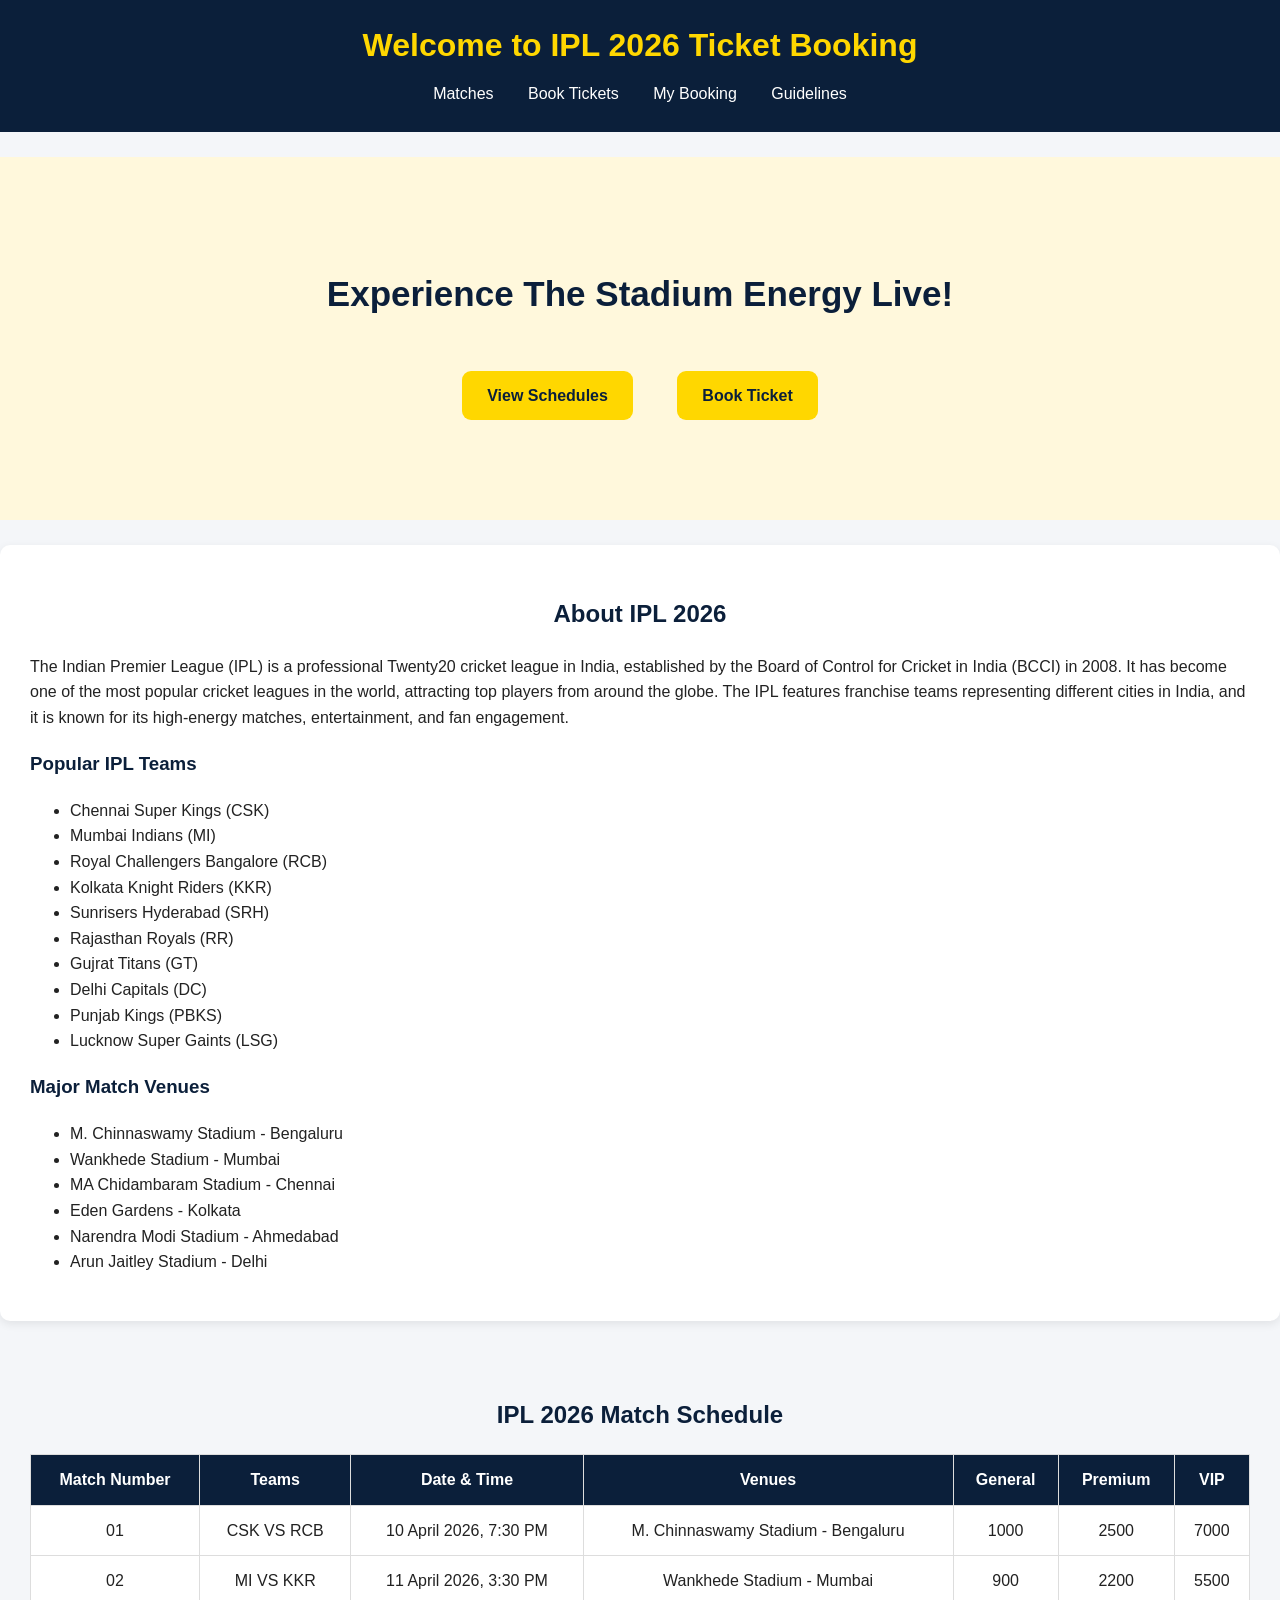
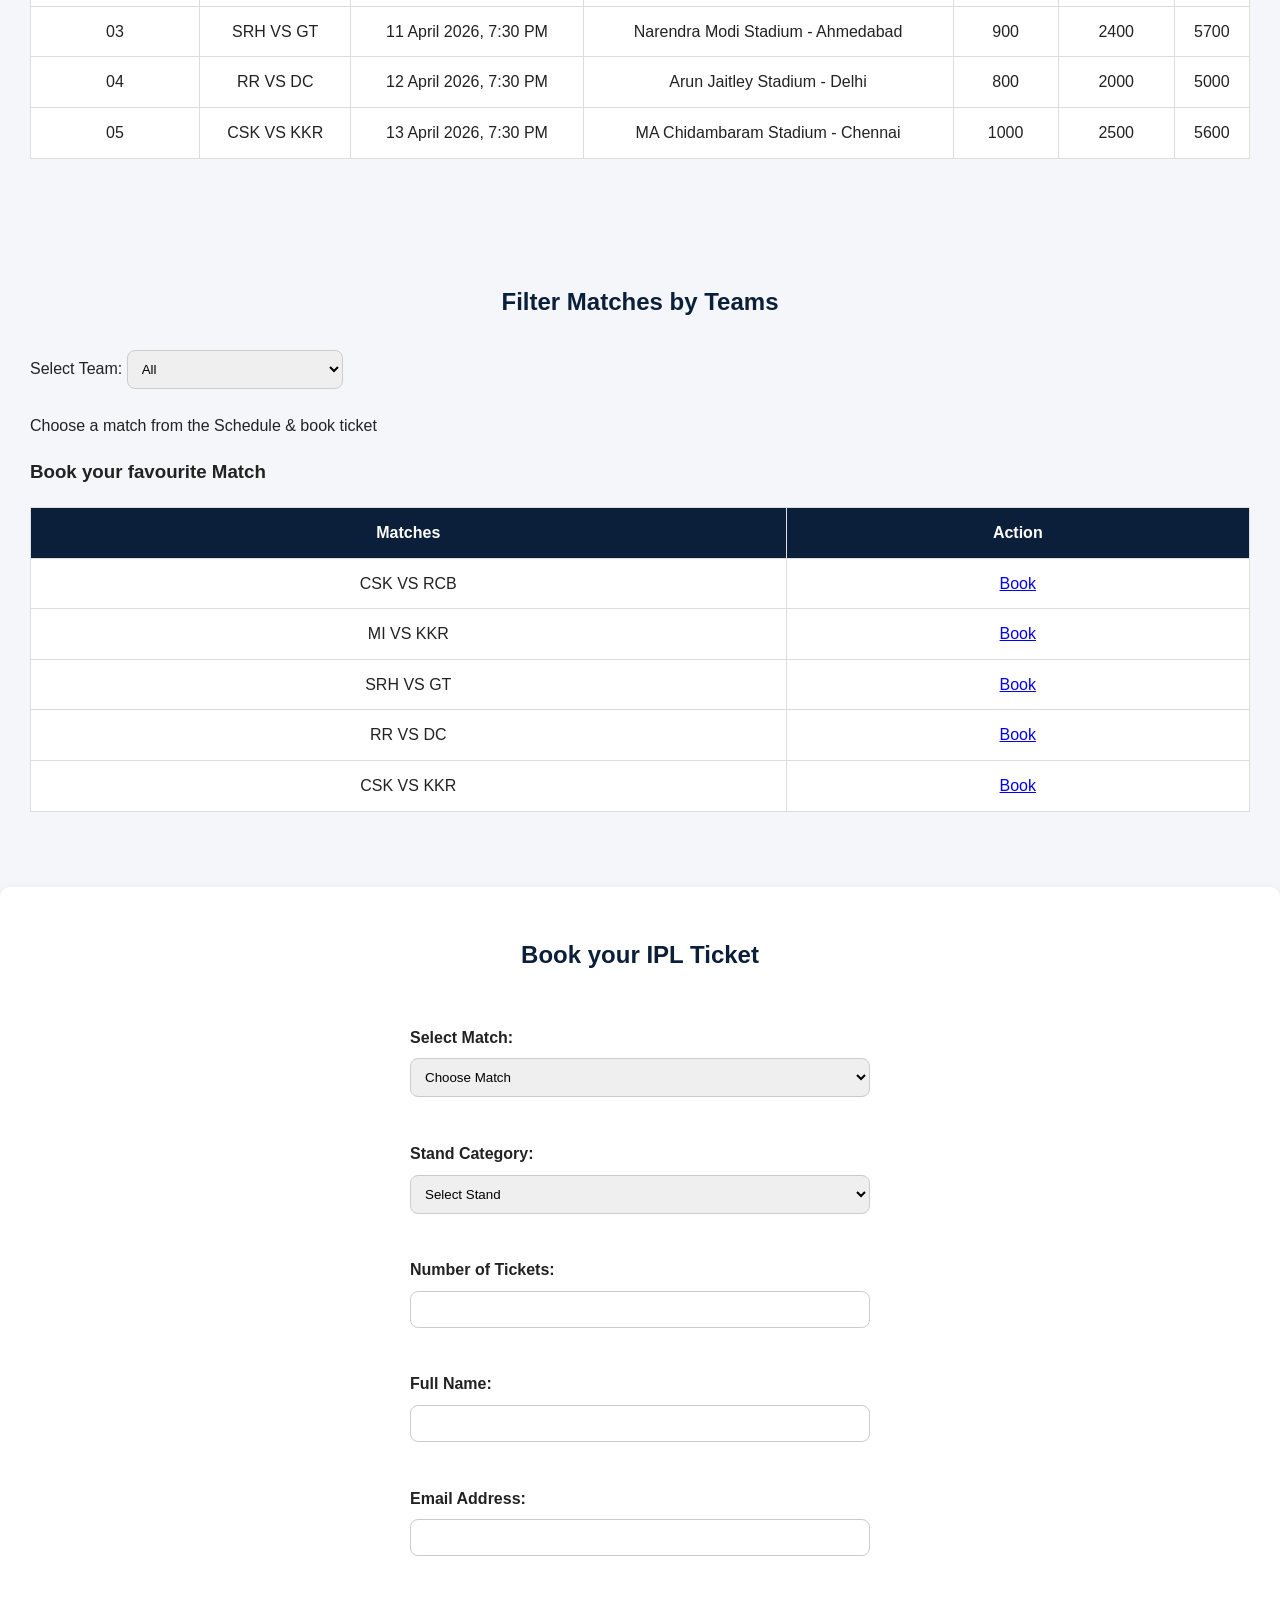
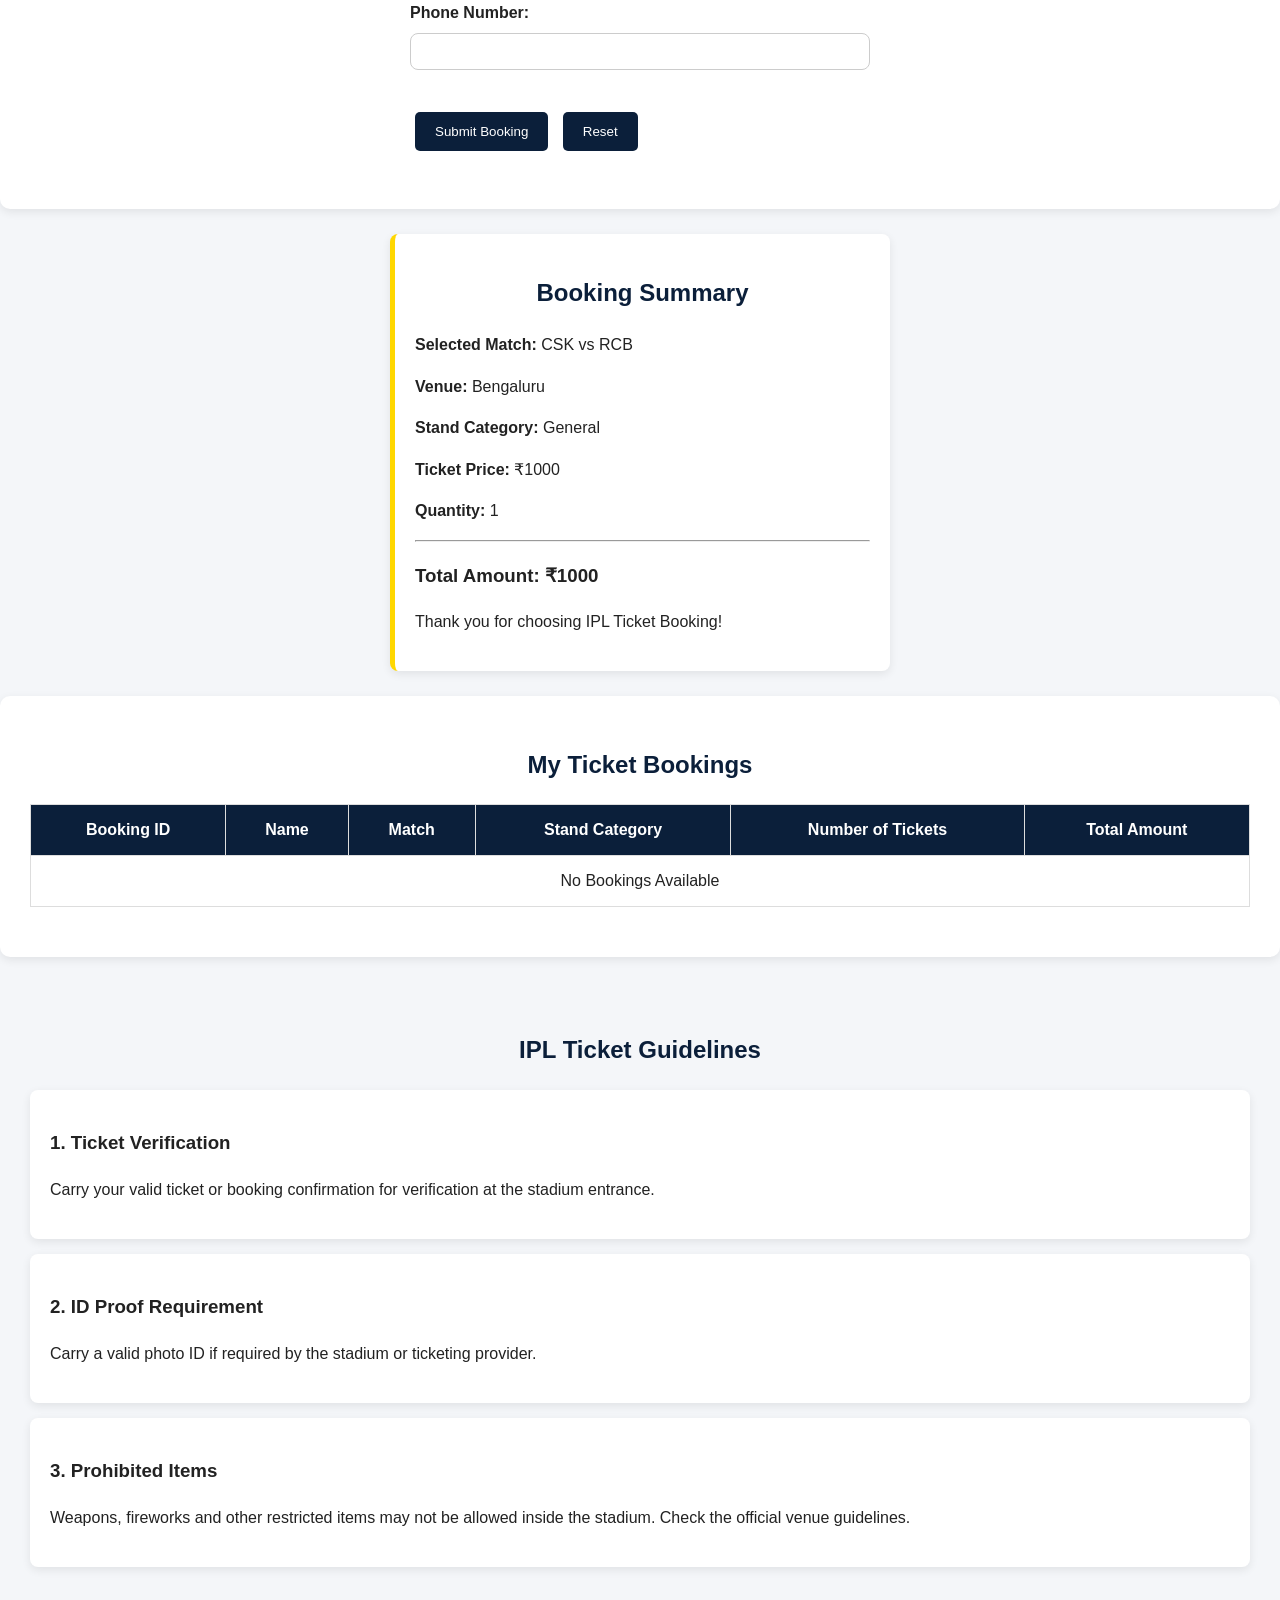
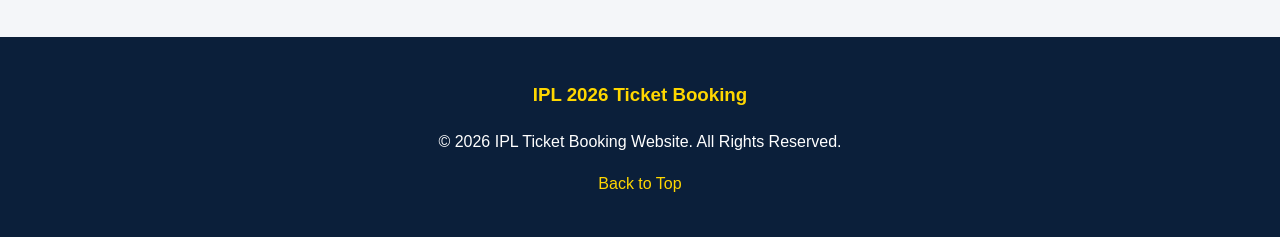
==== index.html @ f097923d "Add files via upload" ====
<!DOCTYPE html>
<html lang="en">
<head>
    <meta charset="UTF-8">
    <meta name="viewport" content="width=device-width, initial-scale=1.0">
    <title>Home | IPL 2026 Ticket Booking</title>
    <link rel="stylesheet" href="styles.css">
</head>
<body>

    <!--1. Navigation Bar-->
    <header>
        <h1>Welcome to IPL 2026 Ticket Booking</h1>

        <nav>
            <ul>
                <li><a href="#matches">Matches</a></li>
                <li><a href="booking.html">Book Tickets</a></li>
                <li><a href="#my-booking">My Booking</a></li>
                <li><a href="#guidelines">Guidelines</a></li>
            </ul>
        </nav>
    </header>

    <!--2. Hero Section-->
    <section id="home">
        <h2>Experience The Stadium Energy Live!</h2>

        <nav>
            <a href="#matches">View Schedules</a>

            <a href="booking.html">Book Ticket</a>
        </nav>
    </section>


    <!--3. About IPL-->
    <section id="about">
        <h2>About IPL 2026</h2>

        <p>
            The Indian Premier League (IPL) is a professional Twenty20 cricket league in India, established by the Board of Control for Cricket in India (BCCI) in 2008. It has become one of the most popular cricket leagues in the world, attracting top players from around the globe. The IPL features franchise teams representing different cities in India, and it is known for its high-energy matches, entertainment, and fan engagement.
        </p>

        <h3>Popular IPL Teams</h3>

        <ul>
            <li>Chennai Super Kings (CSK)</li>
            <li>Mumbai Indians (MI)</li>
            <li>Royal Challengers Bangalore (RCB)</li>
            <li>Kolkata Knight Riders (KKR)</li>
            <li>Sunrisers Hyderabad (SRH)</li>
            <li>Rajasthan Royals (RR)</li>
            <li>Gujrat Titans (GT)</li>
            <li>Delhi Capitals (DC)</li>
            <li>Punjab Kings (PBKS)</li>
            <li>Lucknow Super Gaints (LSG)</li>
        </ul>

        <h3>Major Match Venues</h3>

        <ul>
            <li>M. Chinnaswamy Stadium - Bengaluru</li>
            <li>Wankhede Stadium - Mumbai</li>
            <li>MA Chidambaram Stadium - Chennai</li>
            <li>Eden Gardens - Kolkata</li>
            <li>Narendra Modi Stadium - Ahmedabad</li>
            <li>Arun Jaitley Stadium - Delhi</li>
        </ul>

    </section>


    <!--4. Match Schedule-->
    
    <section id="matches">
        <h2>IPL 2026 Match Schedule</h2>

        <table border="1" cellpadding="8">

            <thead>
                <tr>
                    <th>Match Number</th>
                    <th>Teams</th>
                    <th>Date & Time</th>
                    <th>Venues</th>
                    <th>General</th>
                    <th>Premium</th>
                    <th>VIP</th>
                </tr>
            </thead>

            <tbody>
                <tr>
                    <td>01</td>
                    <td>CSK VS RCB</td>
                    <td>10 April 2026, 7:30 PM</td>
                    <td>M. Chinnaswamy Stadium - Bengaluru</td>
                    <td>1000</td>
                    <td>2500</td>
                    <td>7000</td>
                </tr>

                <tr>
                    <td>02</td>
                    <td>MI VS KKR</td>
                    <td>11 April 2026, 3:30 PM</td>
                    <td>Wankhede Stadium - Mumbai</td>
                    <td>900</td>
                    <td>2200</td>
                    <td>5500</td>
                </tr>

                <tr>
                    <td>03</td>
                    <td>SRH VS GT</td>
                    <td>11 April 2026, 7:30 PM</td>
                    <td>Narendra Modi Stadium - Ahmedabad</td>
                    <td>900</td>
                    <td>2400</td>
                    <td>5700</td>
                </tr>

                <tr>
                    <td>04</td>
                    <td>RR VS DC</td>
                    <td>12 April 2026, 7:30 PM</td>
                    <td>Arun Jaitley Stadium - Delhi</td>
                    <td>800</td>
                    <td>2000</td>
                    <td>5000</td>
                </tr>

                <tr>
                    <td>05</td>
                    <td>CSK VS KKR</td>
                    <td>13 April 2026, 7:30 PM</td>
                    <td>MA Chidambaram Stadium - Chennai</td>
                    <td>1000</td>
                    <td>2500</td>
                    <td>5600</td>
                </tr>

            </tbody>

        </table>

    </section>


    <!--5. Team Filter-->
    <section>

        <h2>Filter Matches by Teams</h2>

        <label for="Team">Select Team:</label>

        <select id="Team" name="Team">
            <option value="all">All</option>
            <option value="CSK">Chennai Super Kings</option>
            <option value="MI">Mumbai Indians</option>
            <option value="RCB">Royal Challengers Bangalore</option>
            <option value="KKR">Kolkata Knight Riders</option>
            <option value="SRH">Sunrisers Hyderabad</option>
            <option value="RR">Rajasthan Royals</option>
            <option value="GT">Gujrat Titans</option>
            <option value="DC">Delhi Capitals</option>
            <option value="PBKS">Punjab Kings</option>
            <option value="LSG">Lucknow Super Gaints</option>
        </select>

        <p>Choose a match from the Schedule & book ticket</p>

        <h3>Book your favourite Match</h3>

        <table border="1" cellpadding="8">
            <tr>
                <th>Matches</th>
                <th>Action</th>
            </tr>

            <tr>
                <td>CSK VS RCB</td>
                <td><a href="#booking" class="schedule-book-button">Book</a></td>
            </tr>

            <tr>
                <td>MI VS KKR</td>
                <td><a href="#booking" class="schedule-book-button">Book</a></td>
            </tr>

            <tr>
                <td>SRH VS GT</td>
                <td><a href="#booking" class="schedule-book-button">Book</a></td>
            </tr>

            <tr>
                <td>RR VS DC</td>
                <td><a href="#booking" class="schedule-book-button">Book</a></td>
            </tr>

            <tr>
                <td>CSK VS KKR</td>
                <td><a href="#booking" class="schedule-book-button">Book</a></td>
            </tr>

        </table>

    </section>



    <!--6. Ticket Booking Form-->
    <section id="booking">

        <h2>Book your IPL Ticket</h2>

        <form>

            <label for="matche">Select Match:</label><br>

            <select id="match" name="match" required>
                <option value="">Choose Match</option>
                <option>CSK VS RCB</option>
                <option>MI VS KKR</option>
                <option>SRH VS GT</option>
                <option>RR VS DC</option>
                <option>CSK VS KKR</option>
            </select>
            <br><br>

            <label for="stand">Stand Category:</label><br>
            <select id="stand" name="stand">
                <option value="">Select Stand</option>
                <option>General</option>
                <option>Premimu</option>
                <option>VIP</option>
            </select>
            <br><br>

            <label for="ticket">Number of Tickets:</label><br>
            <input type="number" id="quantity" name="quantity" min="1" max="10" required>
            <br><br>

            <label for="name">Full Name:</label><br>
            <input type="text" id="name" name="name" required>
            <br><br>

            <label for="email">Email Address:</label><br>
            <input type="email" id="email" name="email" required>
            <br><br>

            <label for="phone">Phone Number:</label><br>
            <input type="tel" id="phone" name="phone" pattern="[0-9]{10}" maxlength="10" required>
            <br><br>

            <button type="submit">Submit Booking</button>
            <button type="reset">Reset</button>

        </form>

    </section>


    <!-- Part 7: Booking Summary -->
    <aside>

        <h2>Booking Summary</h2>

        <p>
            <strong>Selected Match:</strong>
            CSK vs RCB
        </p>

        <p>
            <strong>Venue:</strong>
            Bengaluru
        </p>

        <p>
            <strong>Stand Category:</strong>
            General
        </p>

        <p>
            <strong>Ticket Price:</strong>
            ₹1000
        </p>

        <p>
            <strong>Quantity:</strong>
            1
        </p>

        <hr>

        <h3>Total Amount: ₹1000</h3>

        <p>Thank you for choosing IPL Ticket Booking!</p>

    </aside>

    <!-- Part 8: My Ticket Bookings -->
    <section id="my-bookings">

        <h2>My Ticket Bookings</h2>

        <table border="1" cellpadding="8">

            <thead>
                <tr>
                    <th>Booking ID</th>
                    <th>Name</th>
                    <th>Match</th>
                    <th>Stand Category</th>
                    <th>Number of Tickets</th>
                    <th>Total Amount</th>
                </tr>
            </thead>

            <tbody>
                <tr>
                    <td colspan="6">No Bookings Available</td>
                </tr>
            </tbody>

        </table>

    </section>


        <!-- PART 9: GUIDELINES -->
        <section id="guidelines">

            <h2>IPL Ticket Guidelines</h2>

            <article>
                <h3>1. Ticket Verification</h3>
                <p>
                    Carry your valid ticket or booking confirmation
                    for verification at the stadium entrance.
                </p>
            </article>

            <article>
                <h3>2. ID Proof Requirement</h3>
                <p>
                    Carry a valid photo ID if required by the stadium
                    or ticketing provider.
                </p>
            </article>

            <article>
                <h3>3. Prohibited Items</h3>
                <p>
                    Weapons, fireworks and other restricted items
                    may not be allowed inside the stadium.
                    Check the official venue guidelines.
                </p>
            </article>

        </section>


        <!-- PART 10: FOOTER -->
        <center>
        <footer>

        

            <h3>IPL 2026 Ticket Booking</h3>

            <p>
                © 2026 IPL Ticket Booking Website.
                All Rights Reserved.
            </p>

            <p>
                <a href="#home">Back to Top</a>
            </p>

        </footer>
        </center>

    <script src="app.js"></script>
</body>
</html>
---- styles.css ----
:root {
    --primary: #0B1F3A;
    --accent: #FFD700;
    --background: #F4F6F9;
    --text: #222222;
}

* {
    box-sizing:border-box;
}

html {
    scroll-behavior: smooth;
    scroll-padding-top: 90px;
}

body {
    margin: 0;
    padding: 0;
    font-family: Arial, sans-serif;
    background-color: var(--background);
    color: var(--text);
    line-height: 1.6;
}

section {
    padding: 30px;
    margin: 25px auto;
}

header {
    background-color: var(--primary);
    color: white;
    padding: 15px;
    text-align: center;
    position: sticky;
    top: 0;
    z-index: 1000;
}

header h1 {
    margin: 5px;
    color: var(--accent);
}

nav ul {
    list-style: none;
    padding: 0;
    margin: 10px 0;
}

nav li {
    display: inline-block;
    margin: 0 15px;
}

nav ul li a {
    color: white;
    text-decoration:none;
    font-weight:lighter;
}

nav ul li a:hover {
    color: var(--accent);
}

#home {
    max-width: 100%;
    min-height: 300px;
    background-color:cornsilk;
    text-align: center;
    padding: 80px 20px;
}

#home h2 {
    font-size: 35px;
}

#home a {
    display:inline-block;
    background-color: var(--accent);
    color: var(--primary);
    padding: 12px 25px;
    margin: 20px;
    border-radius: 9px;
    text-decoration:none;
    font-weight: bold;
}

#home a:hover {
    background-color: white;
}

h2 {
    color: var(--primary);
    text-align: center;
}

#about {
    background-color: white;
    border-radius: 10px;
    box-shadow: 0 3px 10px #00000015;
}

#about h3 {
    color: var(--primary);
}

table {
    width: 100%;
    border-collapse: collapse;
    background-color: white;
    margin: 20px auto;
}

th {
    background-color: var(--primary);
    color: white;
    padding: 12px;
}

td {
    padding: 12px;
    text-align: center;
}

th,td {
    border: 1px solid #dddddd;
}

tr:hover {
    background-color: #FFF5CC;
}

select, input {
    padding: 10px;
    margin: 8px 0;
    border: 1px solid #cccccc;
    border-radius: 8px;
}

select {
    cursor:pointer;
}


#booking {
    background-color: white;
    border-radius: 10px;
    box-shadow: 0 3px 10px #00000015;
}

form {
    max-width: 500px;
    margin: auto;
    padding: 20px;
}

form label {
    font-weight: bold;
    display:inline-block;
    margin-top: 10px;
}

form input, form select {
    width: 100%;
}

button {
    background-color: var(--primary);
    color:white;
    padding: 12px 20px;
    border:none;
    border-radius: 5px;
    cursor: pointer;
    margin: 8px 5px;
}

button:hover {
    background: #174A7E;
}


aside {
    max-width: 500px;
    margin: 25px auto;
    padding: 20px;
    background-color:white;
    border-left: 5px solid var(--accent);
    border-radius: 8px;
    box-shadow: 0 3px 10px #00000015;
}


#my-bookings {
    background-color: white;
    border-radius: 10px;
    box-shadow: 0 3px 10px #00000015;
}


#guidelines article {
    background-color: white;
    padding: 20px;
    margin: 15px 0;
    border-radius: 8px;
    box-shadow: 0 3px 10px #00000015;
}

#guidelines articles h3 {
    color: var(--primary);
}


footer {
    background-color: var(--primary);
    color: white;
    padding: 25px;
}

footer h3 {
    color: var(--accent);
}

footer a {
    color: var(--accent);
    text-decoration:none;
}

footer a:hover {
    color: white;
}



/* ACTIVITY 3 - BOOKING FORM */

.booking-container {
    max-width: 600px;
    margin: 40px auto;
    padding: 30px;
    background: #ffffff;
    color: #172554;
    border-radius: 12px;
    box-shadow: 0 5px 20px rgba(0, 0, 0, 0.2);
}

.booking-container h2 {
    text-align: center;
    color: #172554;
    margin-bottom: 25px;
}

.booking-container form > label {
    display: block;
    margin-top: 15px;
    margin-bottom: 7px;
    font-weight: bold;
}

.booking-container input:not([type="radio"]):not([type="checkbox"]),
.booking-container select {
    width: 100%;
    padding: 12px;
    border: 1px solid #ccc;
    border-radius: 6px;
    box-sizing: border-box;
    font-size: 15px;
}

.booking-container input:focus,
.booking-container select:focus {
    outline: 2px solid #d4af37;
    border-color: #d4af37;
}

.preference {
    display: flex;
    align-items: center;
    gap: 8px;
    margin: 10px 0;
}

.preference label {
    font-weight: normal;
}

.form-buttons {
    display: flex;
    gap: 15px;
    margin-top: 25px;
}

.form-buttons button {
    flex: 1;
    padding: 12px;
    background: #172554;
    color: white;
    border: none;
    border-radius: 6px;
    cursor: pointer;
    font-weight: bold;
}

.form-buttons button:hover {
    background: #d4af37;
    color: #172554;
}

.back-link {
    display: block;
    margin-top: 20px;
    text-align: center;
    color: #172554;
    text-decoration: none;
    font-weight: bold;
}

.back-link:hover {
    color: #d4af37;
}

/* ACTIVITY 5 - TOAST NOTIFICATIONS */

.toast-container {
    position: fixed;
    top: 20px;
    right: 20px;
    z-index: 1100;
    width: min(360px, calc(100vw - 40px));
    pointer-events: none;
}

.toast {
    display: flex;
    align-items: center;
    gap: 12px;
    padding: 14px 18px;
    border: 1px solid var(--accent);
    border-left: 5px solid var(--accent);
    border-radius: 10px;
    background: var(--primary);
    color: white;
    box-shadow: 0 8px 24px #00000030;
    opacity: 0;
    transform: translateX(20px);
    transition: opacity 250ms ease, transform 250ms ease;
}

.toast.is-visible {
    opacity: 1;
    transform: translateX(0);
}

.toast.is-hiding {
    opacity: 0;
    transform: translateX(20px);
}

.toast::before {
    content: "";
    flex: 0 0 10px;
    width: 10px;
    height: 10px;
    border-radius: 50%;
    background: var(--accent);
}

.toast--error {
    border-color: #ff7b7b;
}

.toast--error::before {
    background: #ff7b7b;
}

.toast--information::before {
    background: #80c9ff;
}

@media (max-width: 600px) {
    .toast-container {
        top: 12px;
        right: 12px;
        width: calc(100vw - 24px);
    }
}
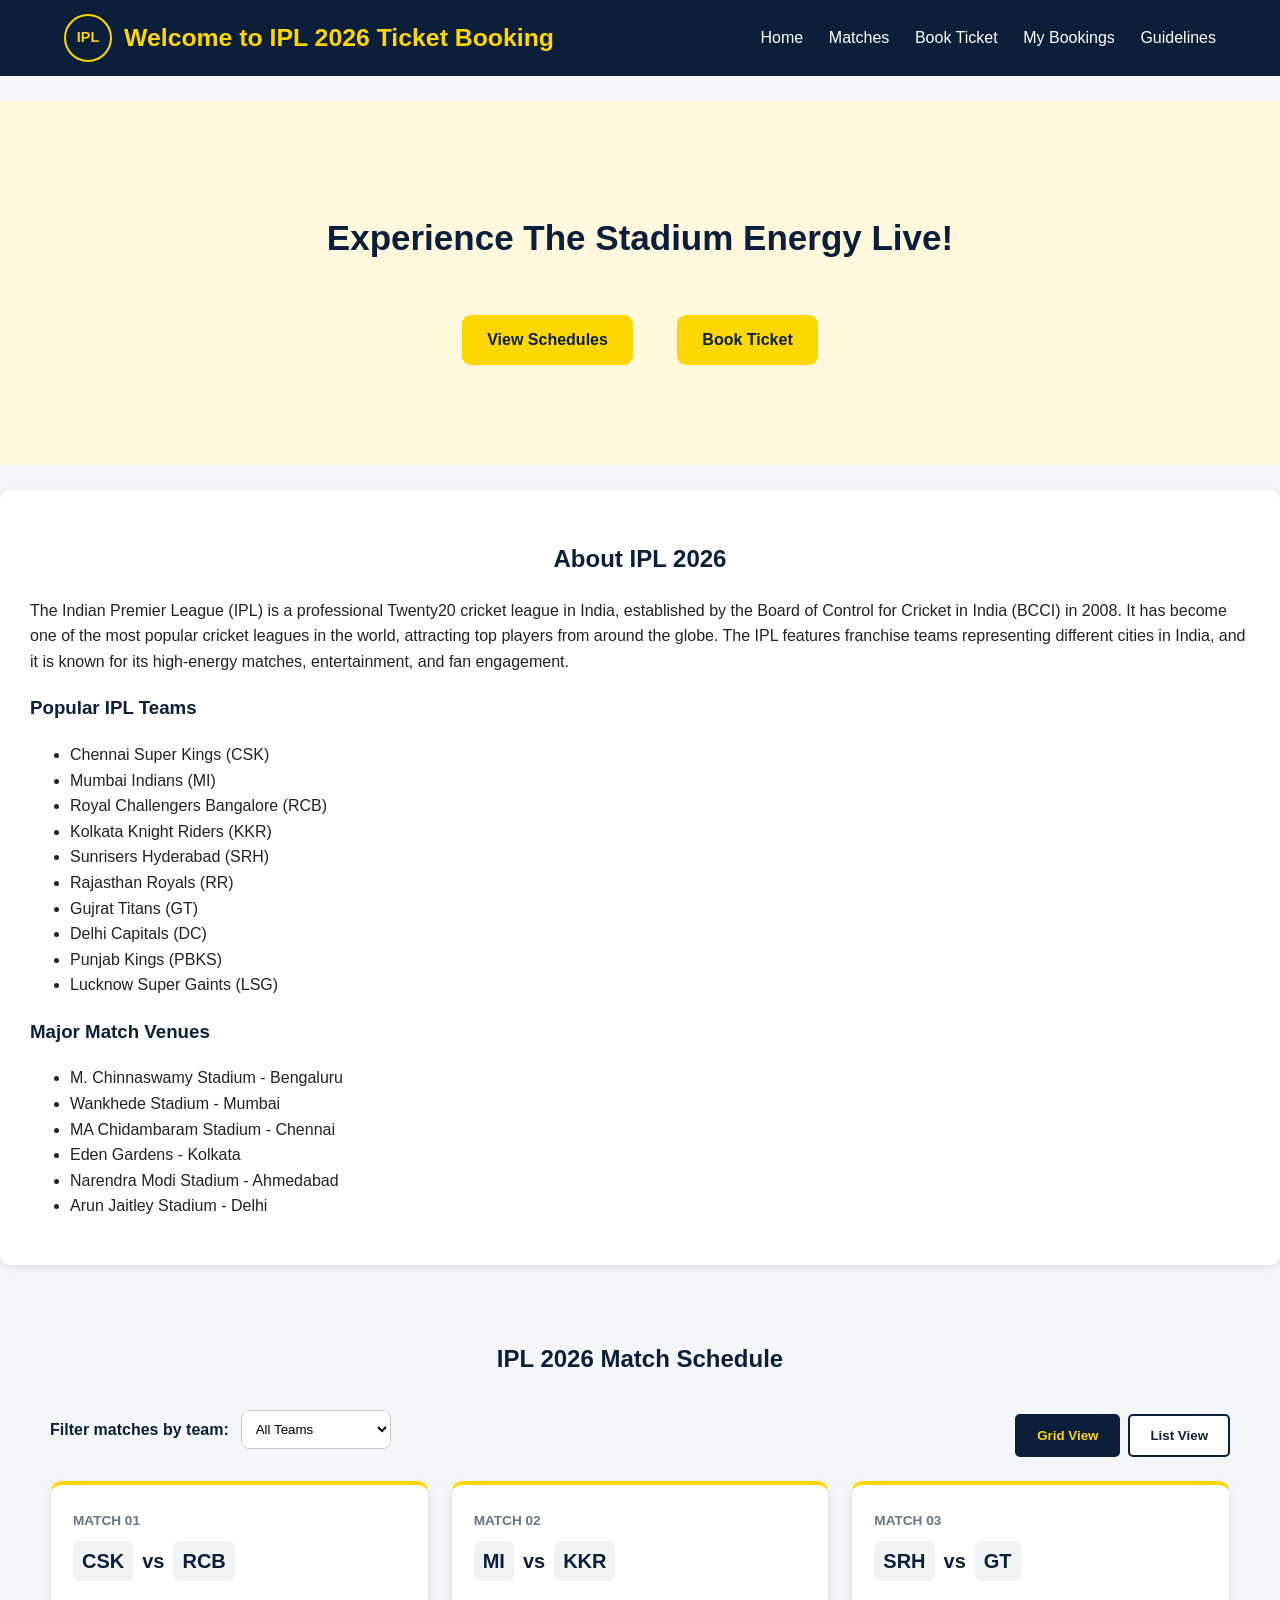
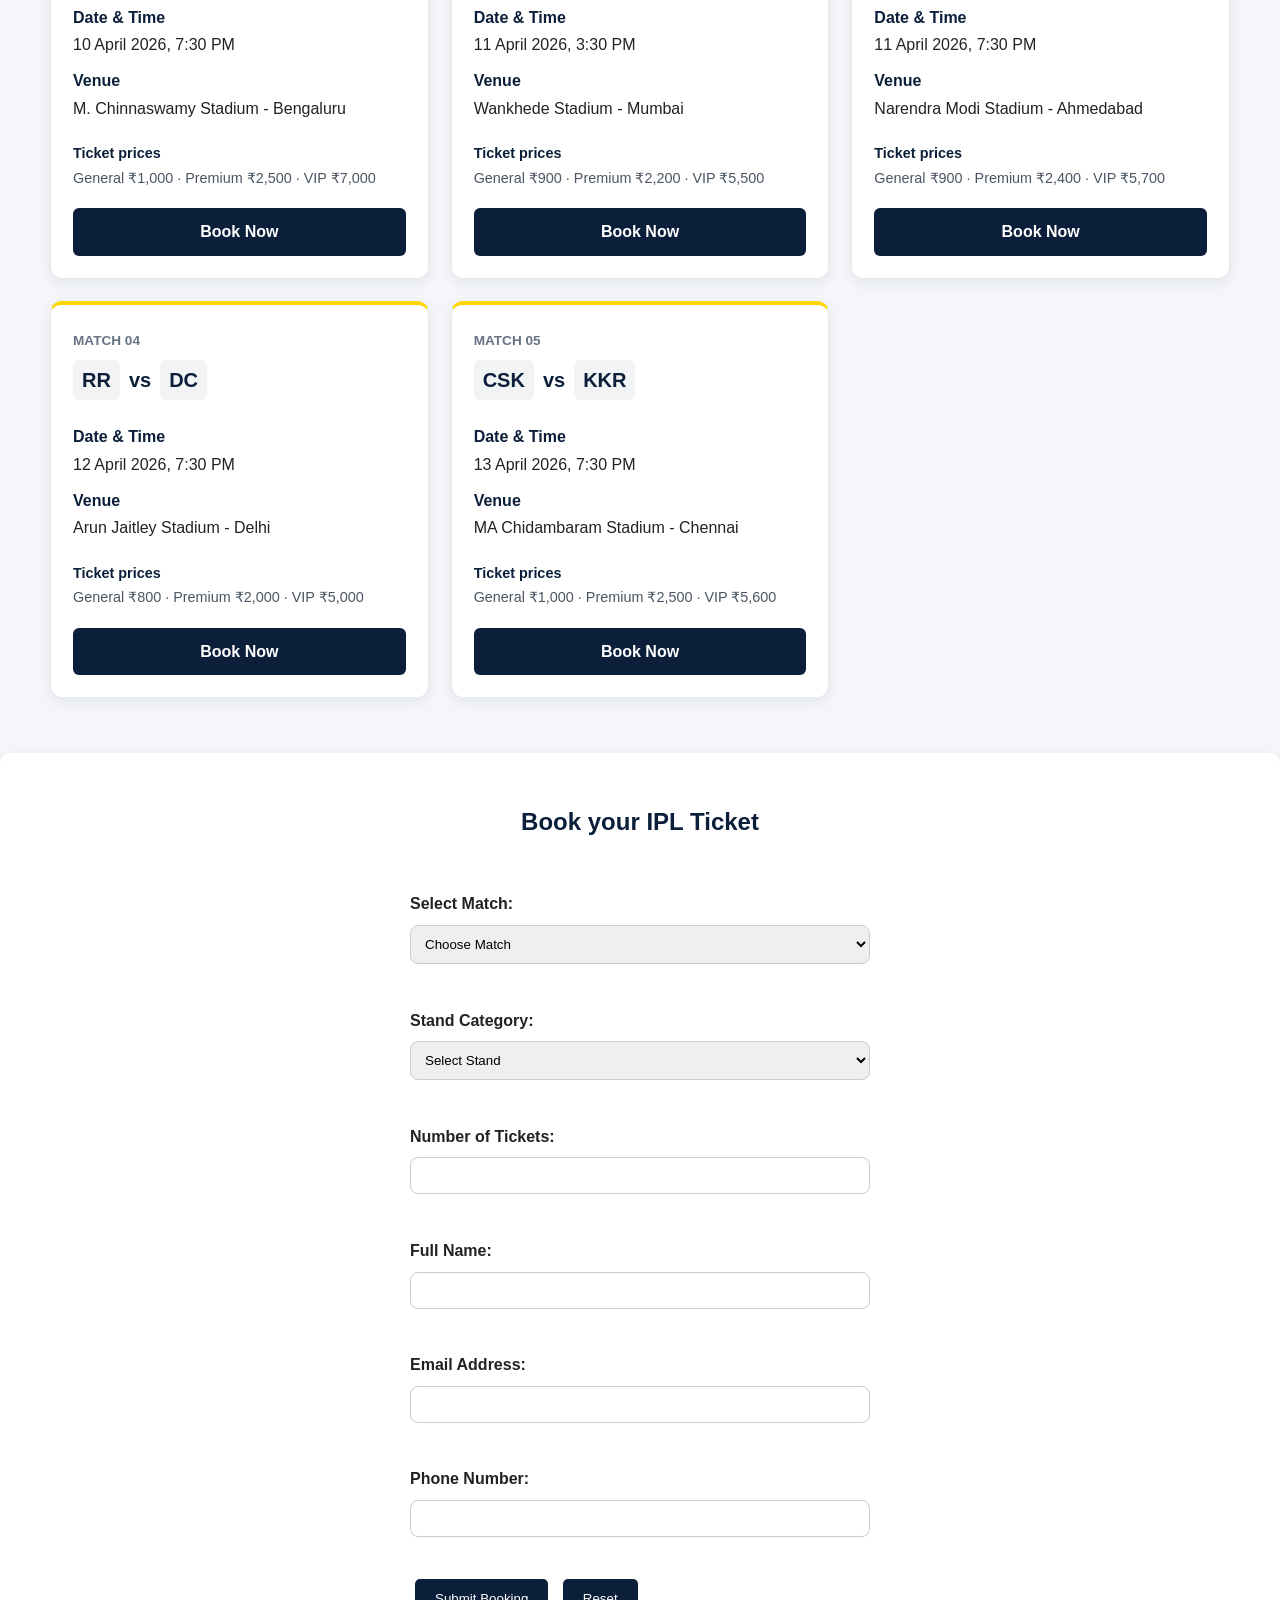
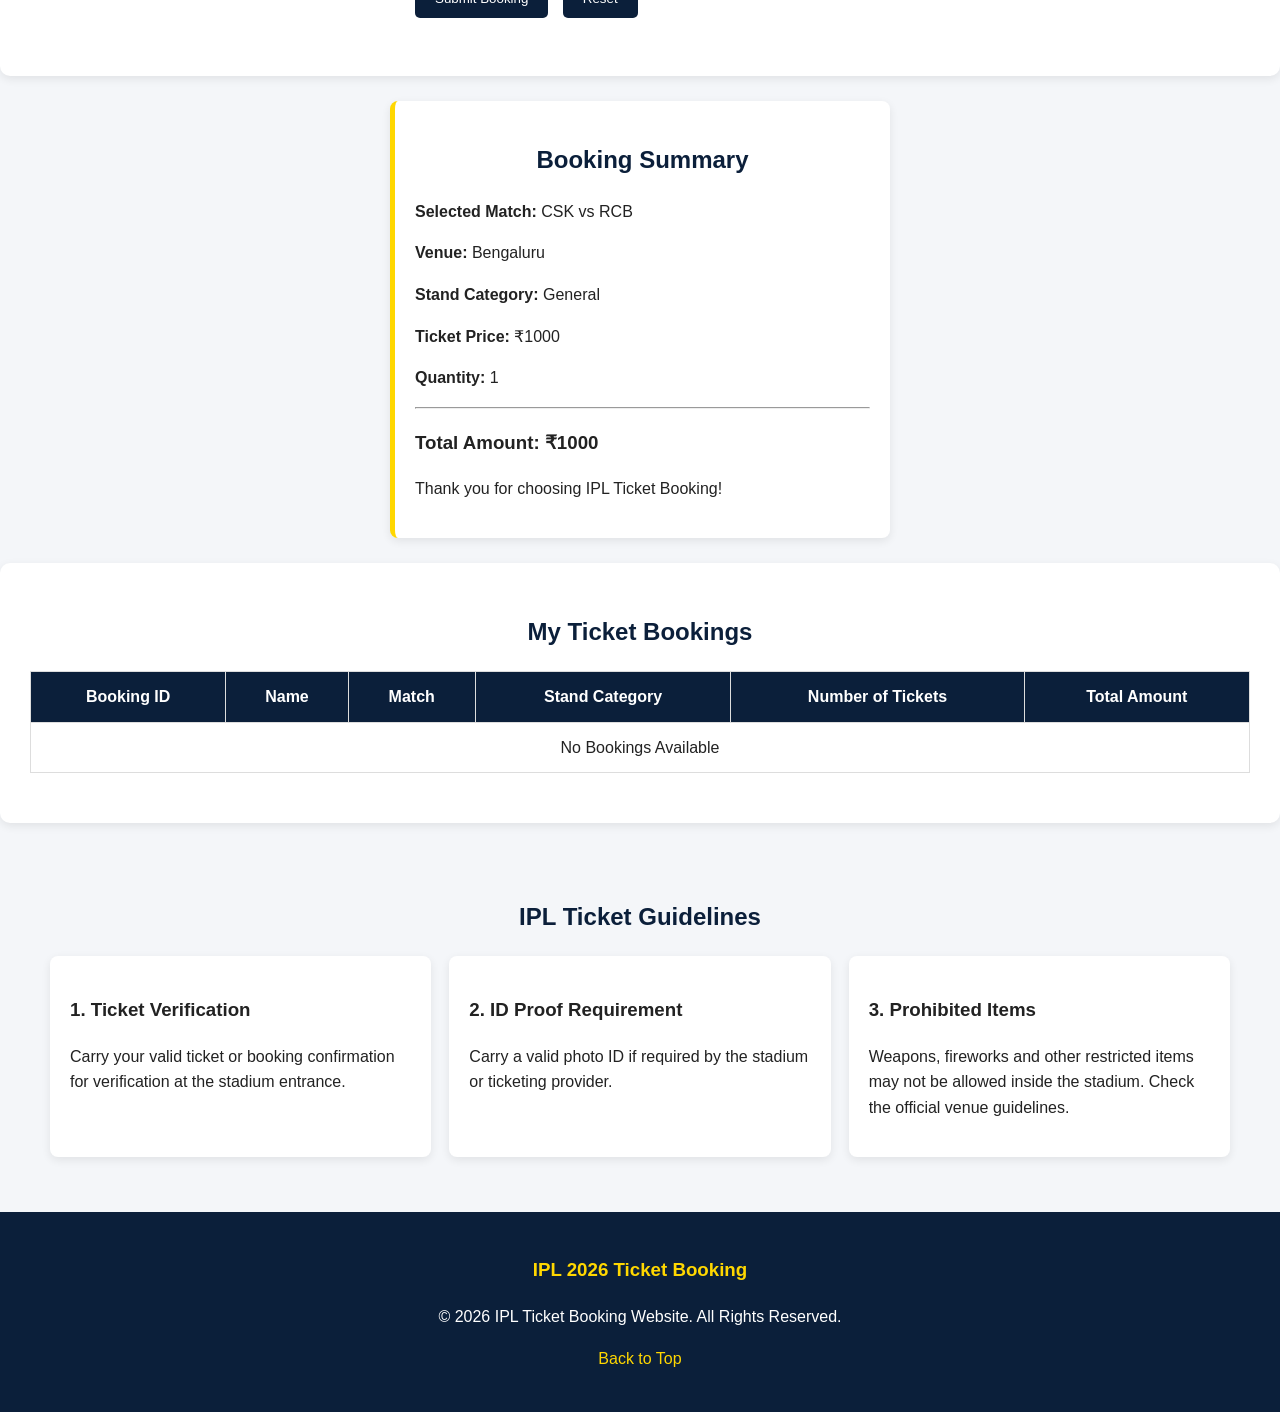
==== commit cb2982fc: "Add files via upload" ====
--- a/index.html
+++ b/index.html
@@ -9,17 +9,28 @@
 <body>
 
     <!--1. Navigation Bar-->
-    <header>
-        <h1>Welcome to IPL 2026 Ticket Booking</h1>
-
-        <nav>
+    <header class="site-header">
+        <a class="site-brand" href="#home" aria-label="IPL ticket booking home">
+            <span class="brand-mark" aria-hidden="true">IPL</span>
+            <h1>Welcome to IPL 2026 Ticket Booking</h1>
+        </a>
+
+        <nav class="primary-navigation" id="primary-navigation" aria-label="Main navigation">
             <ul>
+                <li><a href="#home">Home</a></li>
                 <li><a href="#matches">Matches</a></li>
-                <li><a href="booking.html">Book Tickets</a></li>
-                <li><a href="#my-booking">My Booking</a></li>
+                <li><a href="booking.html">Book Ticket</a></li>
+                <li><a href="#my-bookings">My Bookings</a></li>
                 <li><a href="#guidelines">Guidelines</a></li>
             </ul>
         </nav>
+
+        <button class="nav-toggle" type="button" aria-controls="primary-navigation"
+            aria-expanded="false" aria-label="Open navigation menu">
+            <span></span>
+            <span></span>
+            <span></span>
+        </button>
     </header>
 
     <!--2. Hero Section-->
@@ -72,140 +83,102 @@
 
 
     <!--4. Match Schedule-->
-    
-    <section id="matches">
+    <section id="matches" class="page-section">
         <h2>IPL 2026 Match Schedule</h2>
 
-        <table border="1" cellpadding="8">
-
-            <thead>
-                <tr>
-                    <th>Match Number</th>
-                    <th>Teams</th>
-                    <th>Date & Time</th>
-                    <th>Venues</th>
-                    <th>General</th>
-                    <th>Premium</th>
-                    <th>VIP</th>
-                </tr>
-            </thead>
-
-            <tbody>
-                <tr>
-                    <td>01</td>
-                    <td>CSK VS RCB</td>
-                    <td>10 April 2026, 7:30 PM</td>
-                    <td>M. Chinnaswamy Stadium - Bengaluru</td>
-                    <td>1000</td>
-                    <td>2500</td>
-                    <td>7000</td>
-                </tr>
-
-                <tr>
-                    <td>02</td>
-                    <td>MI VS KKR</td>
-                    <td>11 April 2026, 3:30 PM</td>
-                    <td>Wankhede Stadium - Mumbai</td>
-                    <td>900</td>
-                    <td>2200</td>
-                    <td>5500</td>
-                </tr>
-
-                <tr>
-                    <td>03</td>
-                    <td>SRH VS GT</td>
-                    <td>11 April 2026, 7:30 PM</td>
-                    <td>Narendra Modi Stadium - Ahmedabad</td>
-                    <td>900</td>
-                    <td>2400</td>
-                    <td>5700</td>
-                </tr>
-
-                <tr>
-                    <td>04</td>
-                    <td>RR VS DC</td>
-                    <td>12 April 2026, 7:30 PM</td>
-                    <td>Arun Jaitley Stadium - Delhi</td>
-                    <td>800</td>
-                    <td>2000</td>
-                    <td>5000</td>
-                </tr>
-
-                <tr>
-                    <td>05</td>
-                    <td>CSK VS KKR</td>
-                    <td>13 April 2026, 7:30 PM</td>
-                    <td>MA Chidambaram Stadium - Chennai</td>
-                    <td>1000</td>
-                    <td>2500</td>
-                    <td>5600</td>
-                </tr>
-
-            </tbody>
-
-        </table>
-
-    </section>
-
-
-    <!--5. Team Filter-->
-    <section>
-
-        <h2>Filter Matches by Teams</h2>
-
-        <label for="Team">Select Team:</label>
-
-        <select id="Team" name="Team">
-            <option value="all">All</option>
-            <option value="CSK">Chennai Super Kings</option>
-            <option value="MI">Mumbai Indians</option>
-            <option value="RCB">Royal Challengers Bangalore</option>
-            <option value="KKR">Kolkata Knight Riders</option>
-            <option value="SRH">Sunrisers Hyderabad</option>
-            <option value="RR">Rajasthan Royals</option>
-            <option value="GT">Gujrat Titans</option>
-            <option value="DC">Delhi Capitals</option>
-            <option value="PBKS">Punjab Kings</option>
-            <option value="LSG">Lucknow Super Gaints</option>
-        </select>
-
-        <p>Choose a match from the Schedule & book ticket</p>
-
-        <h3>Book your favourite Match</h3>
-
-        <table border="1" cellpadding="8">
-            <tr>
-                <th>Matches</th>
-                <th>Action</th>
-            </tr>
-
-            <tr>
-                <td>CSK VS RCB</td>
-                <td><a href="#booking" class="schedule-book-button">Book</a></td>
-            </tr>
-
-            <tr>
-                <td>MI VS KKR</td>
-                <td><a href="#booking" class="schedule-book-button">Book</a></td>
-            </tr>
-
-            <tr>
-                <td>SRH VS GT</td>
-                <td><a href="#booking" class="schedule-book-button">Book</a></td>
-            </tr>
-
-            <tr>
-                <td>RR VS DC</td>
-                <td><a href="#booking" class="schedule-book-button">Book</a></td>
-            </tr>
-
-            <tr>
-                <td>CSK VS KKR</td>
-                <td><a href="#booking" class="schedule-book-button">Book</a></td>
-            </tr>
-
-        </table>
-
+        <div class="match-controls">
+            <div class="team-filter">
+                <label for="Team">Filter matches by team:</label>
+                <select id="Team" name="Team">
+                    <option value="all">All Teams</option>
+                    <option value="RCB">RCB</option>
+                    <option value="CSK">CSK</option>
+                    <option value="MI">MI</option>
+                    <option value="KKR">KKR</option>
+                    <option value="SRH">SRH</option>
+                    <option value="RR">RR</option>
+                    <option value="GT">GT</option>
+                    <option value="DC">DC</option>
+                    <option value="PBKS">PBKS</option>
+                    <option value="LSG">LSG</option>
+                </select>
+            </div>
+
+            <div class="view-toggle" role="group" aria-label="Match display style">
+                <button class="view-button is-active" id="grid-view-button" type="button"
+                    aria-pressed="true">Grid View</button>
+                <button class="view-button" id="list-view-button" type="button"
+                    aria-pressed="false">List View</button>
+            </div>
+        </div>
+
+        <div class="match-grid" id="match-cards">
+            <article class="match-card" data-teams="CSK RCB">
+                <div class="match-card-heading">
+                    <span class="match-number">Match 01</span>
+                    <h3><span class="team-code">CSK</span> vs <span class="team-code">RCB</span></h3>
+                </div>
+                <div class="match-card-details">
+                    <p><strong>Date &amp; Time</strong><span>10 April 2026, 7:30 PM</span></p>
+                    <p><strong>Venue</strong><span>M. Chinnaswamy Stadium - Bengaluru</span></p>
+                </div>
+                <p class="match-pricing"><strong>Ticket prices</strong><span>General ₹1,000 · Premium ₹2,500 · VIP ₹7,000</span></p>
+                <a href="#booking" class="schedule-book-button">Book Now</a>
+            </article>
+
+            <article class="match-card" data-teams="MI KKR">
+                <div class="match-card-heading">
+                    <span class="match-number">Match 02</span>
+                    <h3><span class="team-code">MI</span> vs <span class="team-code">KKR</span></h3>
+                </div>
+                <div class="match-card-details">
+                    <p><strong>Date &amp; Time</strong><span>11 April 2026, 3:30 PM</span></p>
+                    <p><strong>Venue</strong><span>Wankhede Stadium - Mumbai</span></p>
+                </div>
+                <p class="match-pricing"><strong>Ticket prices</strong><span>General ₹900 · Premium ₹2,200 · VIP ₹5,500</span></p>
+                <a href="#booking" class="schedule-book-button">Book Now</a>
+            </article>
+
+            <article class="match-card" data-teams="SRH GT">
+                <div class="match-card-heading">
+                    <span class="match-number">Match 03</span>
+                    <h3><span class="team-code">SRH</span> vs <span class="team-code">GT</span></h3>
+                </div>
+                <div class="match-card-details">
+                    <p><strong>Date &amp; Time</strong><span>11 April 2026, 7:30 PM</span></p>
+                    <p><strong>Venue</strong><span>Narendra Modi Stadium - Ahmedabad</span></p>
+                </div>
+                <p class="match-pricing"><strong>Ticket prices</strong><span>General ₹900 · Premium ₹2,400 · VIP ₹5,700</span></p>
+                <a href="#booking" class="schedule-book-button">Book Now</a>
+            </article>
+
+            <article class="match-card" data-teams="RR DC">
+                <div class="match-card-heading">
+                    <span class="match-number">Match 04</span>
+                    <h3><span class="team-code">RR</span> vs <span class="team-code">DC</span></h3>
+                </div>
+                <div class="match-card-details">
+                    <p><strong>Date &amp; Time</strong><span>12 April 2026, 7:30 PM</span></p>
+                    <p><strong>Venue</strong><span>Arun Jaitley Stadium - Delhi</span></p>
+                </div>
+                <p class="match-pricing"><strong>Ticket prices</strong><span>General ₹800 · Premium ₹2,000 · VIP ₹5,000</span></p>
+                <a href="#booking" class="schedule-book-button">Book Now</a>
+            </article>
+
+            <article class="match-card" data-teams="CSK KKR">
+                <div class="match-card-heading">
+                    <span class="match-number">Match 05</span>
+                    <h3><span class="team-code">CSK</span> vs <span class="team-code">KKR</span></h3>
+                </div>
+                <div class="match-card-details">
+                    <p><strong>Date &amp; Time</strong><span>13 April 2026, 7:30 PM</span></p>
+                    <p><strong>Venue</strong><span>MA Chidambaram Stadium - Chennai</span></p>
+                </div>
+                <p class="match-pricing"><strong>Ticket prices</strong><span>General ₹1,000 · Premium ₹2,500 · VIP ₹5,600</span></p>
+                <a href="#booking" class="schedule-book-button">Book Now</a>
+            </article>
+        </div>
+        <p class="no-matches-message" id="no-matches-message" hidden>No matches found for this team.</p>
     </section>
 
 
@@ -330,34 +303,36 @@
 
 
         <!-- PART 9: GUIDELINES -->
-        <section id="guidelines">
+        <section id="guidelines" class="page-section">
 
             <h2>IPL Ticket Guidelines</h2>
 
-            <article>
-                <h3>1. Ticket Verification</h3>
-                <p>
-                    Carry your valid ticket or booking confirmation
-                    for verification at the stadium entrance.
-                </p>
-            </article>
-
-            <article>
-                <h3>2. ID Proof Requirement</h3>
-                <p>
-                    Carry a valid photo ID if required by the stadium
-                    or ticketing provider.
-                </p>
-            </article>
-
-            <article>
-                <h3>3. Prohibited Items</h3>
-                <p>
-                    Weapons, fireworks and other restricted items
-                    may not be allowed inside the stadium.
-                    Check the official venue guidelines.
-                </p>
-            </article>
+            <div class="guideline-grid">
+                <article>
+                    <h3>1. Ticket Verification</h3>
+                    <p>
+                        Carry your valid ticket or booking confirmation
+                        for verification at the stadium entrance.
+                    </p>
+                </article>
+
+                <article>
+                    <h3>2. ID Proof Requirement</h3>
+                    <p>
+                        Carry a valid photo ID if required by the stadium
+                        or ticketing provider.
+                    </p>
+                </article>
+
+                <article>
+                    <h3>3. Prohibited Items</h3>
+                    <p>
+                        Weapons, fireworks and other restricted items
+                        may not be allowed inside the stadium.
+                        Check the official venue guidelines.
+                    </p>
+                </article>
+            </div>
 
         </section>
 
--- a/styles.css
+++ b/styles.css
@@ -320,68 +320,627 @@
     color: #d4af37;
 }
 
+.booking-summary {
+    max-width: 500px;
+    margin: 28px auto 0;
+    padding: 22px;
+    border: 1px solid #e5c400;
+    border-left: 5px solid var(--accent);
+    border-radius: 12px;
+    background: #fdfcf7;
+    box-shadow: 0 5px 18px #0b1f3a18;
+}
+
+.booking-summary h2 {
+    margin: 0 0 16px;
+    color: var(--primary);
+}
+
+.booking-summary-details {
+    margin: 0;
+}
+
+.booking-summary-details > div {
+    display: flex;
+    justify-content: space-between;
+    gap: 16px;
+    padding: 9px 0;
+    border-bottom: 1px solid #e7e7e7;
+}
+
+.booking-summary-details dt {
+    font-weight: bold;
+}
+
+.booking-summary-details dd {
+    margin: 0;
+    text-align: right;
+}
+
+.booking-summary-total {
+    display: flex;
+    justify-content: space-between;
+    gap: 12px;
+    margin: 18px 0 4px;
+    padding-top: 12px;
+    border-top: 2px solid var(--accent);
+    color: var(--primary);
+    font-size: 1.15rem;
+    font-weight: bold;
+}
+
+.booking-summary-total strong {
+    color: #956f00;
+    font-size: 1.35rem;
+}
+
+.booking-price-note {
+    margin: 8px 0 0;
+    color: #555;
+    font-size: 0.85rem;
+}
+
+
 /* ACTIVITY 5 - TOAST NOTIFICATIONS */
 
-.toast-container {
+.toast {
     position: fixed;
-    top: 20px;
-    right: 20px;
-    z-index: 1100;
-    width: min(360px, calc(100vw - 40px));
-    pointer-events: none;
-}
-
-.toast {
+    top: 25px;
+    right: 25px;
+    z-index: 99999;
+
+    min-width: 260px;
+    max-width: calc(100vw - 50px);
+
+    padding: 16px 22px;
+    border-radius: 10px;
+
+    color: white;
+    font-weight: bold;
+    font-size: 14px;
+
+    opacity: 0;
+    transform: translateX(120%);
+
+    transition: opacity 0.4s ease,
+                transform 0.4s ease;
+}
+
+.toast.show {
+    opacity: 1;
+    transform: translateX(0);
+}
+
+.toast.success {
+    background: #15803d;
+}
+
+.toast.error {
+    background: #dc2626;
+}
+
+.toast.info {
+    background: #1d4ed8;
+}
+
+@media (max-width: 600px) {
+    .toast {
+        right: 15px;
+        top: 15px;
+        left: 15px;
+        min-width: 0;
+    }
+}
+
+/* ACTIVITY 8 - RESPONSIVE LAYOUT */
+
+img {
+    max-width: 100%;
+    height: auto;
+}
+
+.site-header {
+    display: flex;
+    align-items: center;
+    justify-content: space-between;
+    gap: 24px;
+    padding: 14px 5%;
+    text-align: left;
+}
+
+.site-brand {
     display: flex;
     align-items: center;
     gap: 12px;
-    padding: 14px 18px;
-    border: 1px solid var(--accent);
-    border-left: 5px solid var(--accent);
-    border-radius: 10px;
+    min-width: 0;
+    color: white;
+    text-decoration: none;
+}
+
+.site-brand h1 {
+    margin: 0;
+    font-size: clamp(1.05rem, 2vw, 1.55rem);
+    line-height: 1.25;
+}
+
+.brand-mark {
+    display: inline-grid;
+    flex: 0 0 48px;
+    width: 48px;
+    height: 48px;
+    place-items: center;
+    border: 2px solid var(--accent);
+    border-radius: 50%;
+    color: var(--accent);
+    font-size: 0.9rem;
+    font-weight: 800;
+}
+
+.site-header .primary-navigation {
+    margin-left: auto;
+}
+
+.site-header .primary-navigation ul {
+    display: flex;
+    align-items: center;
+    gap: clamp(12px, 2vw, 28px);
+    margin: 0;
+}
+
+.site-header .primary-navigation li {
+    margin: 0;
+}
+
+.site-header .primary-navigation a {
+    display: inline-block;
+    padding: 8px 0;
+    white-space: nowrap;
+}
+
+.nav-toggle {
+    display: none;
+}
+
+.page-section {
+    width: 100%;
+    max-width: 1240px;
+}
+
+.match-controls {
+    display: flex;
+    align-items: end;
+    justify-content: space-between;
+    gap: 18px;
+    margin: 24px 0;
+}
+
+.team-filter {
+    display: flex;
+    align-items: center;
+    gap: 12px;
+}
+
+.team-filter label {
+    font-weight: bold;
+    color: var(--primary);
+}
+
+.team-filter select {
+    min-width: 150px;
+    background: white;
+}
+
+.view-toggle {
+    display: flex;
+    gap: 8px;
+}
+
+.view-toggle .view-button {
+    margin: 0;
+    border: 2px solid var(--primary);
+    background: white;
+    color: var(--primary);
+    font-weight: bold;
+}
+
+.view-toggle .view-button.is-active {
+    border-color: var(--primary);
+    background: var(--primary);
+    color: var(--accent);
+}
+
+.match-grid {
+    display: grid;
+    grid-template-columns: repeat(3, minmax(0, 1fr));
+    gap: 22px;
+    align-items: stretch;
+}
+
+.match-card {
+    display: flex;
+    min-width: 0;
+    flex-direction: column;
+    padding: 22px;
+    border: 1px solid #e6e8ed;
+    border-top: 4px solid var(--accent);
+    border-radius: 12px;
+    background: white;
+    box-shadow: 0 4px 14px #0b1f3a12;
+    transition: transform 180ms ease, box-shadow 180ms ease;
+}
+
+.match-card[hidden] {
+    display: none;
+}
+
+.match-card:hover {
+    transform: translateY(-3px);
+    box-shadow: 0 8px 20px #0b1f3a20;
+}
+
+.match-card-heading {
+    margin-bottom: 14px;
+}
+
+.match-number {
+    color: #687386;
+    font-size: 0.85rem;
+    font-weight: bold;
+    text-transform: uppercase;
+}
+
+.match-card-heading h3 {
+    display: flex;
+    align-items: center;
+    gap: 9px;
+    margin: 8px 0 0;
+    color: var(--primary);
+    font-size: 1.25rem;
+}
+
+.team-code {
+    display: inline-block;
+    padding: 4px 9px;
+    border-radius: 6px;
+    background: #0b1f3a0d;
+    color: var(--primary);
+}
+
+.match-card-details p {
+    display: flex;
+    flex-direction: column;
+    gap: 2px;
+    margin: 10px 0;
+    overflow-wrap: anywhere;
+}
+
+.match-card-details strong,
+.match-pricing strong {
+    color: var(--primary);
+}
+
+.match-pricing {
+    margin: 10px 0 18px;
+    color: #4b5563;
+    font-size: 0.9rem;
+    line-height: 1.7;
+}
+
+.match-pricing strong,
+.match-pricing span {
+    display: block;
+}
+
+.schedule-book-button {
+    display: block;
+    margin-top: auto;
+    padding: 11px 16px;
+    border-radius: 6px;
     background: var(--primary);
     color: white;
-    box-shadow: 0 8px 24px #00000030;
-    opacity: 0;
-    transform: translateX(20px);
-    transition: opacity 250ms ease, transform 250ms ease;
-}
-
-.toast.is-visible {
-    opacity: 1;
-    transform: translateX(0);
-}
-
-.toast.is-hiding {
-    opacity: 0;
-    transform: translateX(20px);
-}
-
-.toast::before {
-    content: "";
-    flex: 0 0 10px;
-    width: 10px;
-    height: 10px;
-    border-radius: 50%;
+    font-weight: bold;
+    text-align: center;
+    text-decoration: none;
+    transition: background-color 180ms ease, color 180ms ease;
+}
+
+.schedule-book-button:hover {
     background: var(--accent);
-}
-
-.toast--error {
-    border-color: #ff7b7b;
-}
-
-.toast--error::before {
-    background: #ff7b7b;
-}
-
-.toast--information::before {
-    background: #80c9ff;
-}
-
-@media (max-width: 600px) {
-    .toast-container {
-        top: 12px;
-        right: 12px;
-        width: calc(100vw - 24px);
-    }
-}
+    color: var(--primary);
+}
+
+.match-grid.is-list-view {
+    display: flex;
+    flex-direction: column;
+    gap: 14px;
+}
+
+.match-grid.is-list-view .match-card {
+    display: grid;
+    grid-template-columns: minmax(170px, 1fr) minmax(190px, 1.2fr) minmax(230px, 1.4fr) minmax(120px, 0.7fr);
+    align-items: center;
+    gap: 18px;
+}
+
+.match-grid.is-list-view .match-card-heading,
+.match-grid.is-list-view .match-card-details p,
+.match-grid.is-list-view .match-pricing {
+    margin: 0;
+}
+
+.match-grid.is-list-view .schedule-book-button {
+    margin: 0;
+}
+
+.no-matches-message {
+    margin: 24px 0 0;
+    padding: 18px;
+    border: 1px solid #e5c400;
+    border-radius: 8px;
+    background: #fffdf2;
+    color: var(--primary);
+    text-align: center;
+}
+
+.guideline-grid {
+    display: grid;
+    grid-template-columns: repeat(3, minmax(0, 1fr));
+    gap: 18px;
+    align-items: stretch;
+}
+
+#guidelines .guideline-grid article {
+    height: 100%;
+    margin: 0;
+}
+
+#my-bookings {
+    overflow-x: auto;
+}
+
+@media (max-width: 1024px) {
+    .match-grid {
+        grid-template-columns: repeat(2, minmax(0, 1fr));
+    }
+
+    .guideline-grid {
+        grid-template-columns: repeat(2, minmax(0, 1fr));
+    }
+
+    .site-header {
+        gap: 16px;
+        padding-right: 3%;
+        padding-left: 3%;
+    }
+
+    .site-header .primary-navigation ul {
+        gap: 14px;
+    }
+
+    .site-header .primary-navigation a {
+        font-size: 0.92rem;
+    }
+
+    .match-grid.is-list-view .match-card {
+        grid-template-columns: minmax(150px, 1fr) minmax(160px, 1.2fr) minmax(190px, 1.4fr) minmax(110px, 0.7fr);
+        gap: 12px;
+    }
+}
+
+@media (max-width: 768px) {
+    .site-header {
+        flex-wrap: wrap;
+        gap: 0;
+        padding: 12px 20px;
+    }
+
+    .site-brand {
+        flex: 1;
+    }
+
+    .nav-toggle {
+        display: flex;
+        order: 2;
+        width: 44px;
+        height: 44px;
+        flex-direction: column;
+        align-items: center;
+        justify-content: center;
+        gap: 5px;
+        margin: 0;
+        padding: 8px;
+        border: 1px solid #ffffff50;
+        background: transparent;
+    }
+
+    .nav-toggle:hover {
+        background: #ffffff18;
+    }
+
+    .nav-toggle span {
+        display: block;
+        width: 22px;
+        height: 2px;
+        border-radius: 2px;
+        background: var(--accent);
+        transition: transform 180ms ease, opacity 180ms ease;
+    }
+
+    .nav-toggle.is-open span:first-child {
+        transform: translateY(7px) rotate(45deg);
+    }
+
+    .nav-toggle.is-open span:nth-child(2) {
+        opacity: 0;
+    }
+
+    .nav-toggle.is-open span:last-child {
+        transform: translateY(-7px) rotate(-45deg);
+    }
+
+    .site-header .primary-navigation {
+        order: 3;
+        width: 100%;
+        max-height: 0;
+        margin: 0;
+        overflow: hidden;
+        opacity: 0;
+        visibility: hidden;
+        transition: max-height 240ms ease, opacity 180ms ease, visibility 0s linear 240ms;
+    }
+
+    .site-header .primary-navigation.is-open {
+        max-height: 360px;
+        padding-top: 8px;
+        opacity: 1;
+        visibility: visible;
+        transition: max-height 240ms ease, opacity 180ms ease, visibility 0s;
+    }
+
+    .site-header .primary-navigation ul {
+        display: flex;
+        align-items: stretch;
+        flex-direction: column;
+        gap: 0;
+        margin: 0;
+    }
+
+    .site-header .primary-navigation li {
+        border-top: 1px solid #ffffff24;
+    }
+
+    .site-header .primary-navigation a {
+        display: block;
+        padding: 11px 4px;
+        font-size: 1rem;
+    }
+
+    .match-grid,
+    .guideline-grid {
+        grid-template-columns: minmax(0, 1fr);
+    }
+
+    .match-controls {
+        align-items: stretch;
+        flex-direction: column;
+    }
+
+    .team-filter {
+        justify-content: space-between;
+    }
+
+    .match-grid.is-list-view .match-card {
+        grid-template-columns: minmax(0, 1fr) minmax(0, 1fr);
+    }
+
+    .match-grid.is-list-view .match-pricing {
+        grid-column: 1 / -1;
+    }
+
+    .match-grid.is-list-view .schedule-book-button {
+        grid-column: 1 / -1;
+    }
+
+    .booking-container {
+        width: calc(100% - 32px);
+        margin: 24px auto;
+        padding: 24px 18px;
+    }
+
+    section {
+        padding: 24px;
+    }
+}
+
+@media (max-width: 480px) {
+    .site-header {
+        padding: 10px 14px;
+    }
+
+    .brand-mark {
+        flex-basis: 40px;
+        width: 40px;
+        height: 40px;
+        font-size: 0.78rem;
+    }
+
+    .site-brand {
+        gap: 9px;
+    }
+
+    .site-brand h1 {
+        font-size: 1rem;
+    }
+
+    #home {
+        min-height: 0;
+        padding: 56px 16px;
+    }
+
+    #home h2 {
+        font-size: 1.7rem;
+    }
+
+    section {
+        margin: 16px auto;
+        padding: 18px 14px;
+    }
+
+    .match-controls,
+    .team-filter {
+        align-items: stretch;
+        flex-direction: column;
+    }
+
+    .team-filter select,
+    .view-toggle,
+    .view-toggle .view-button {
+        width: 100%;
+    }
+
+    .view-toggle .view-button {
+        padding-right: 8px;
+        padding-left: 8px;
+    }
+
+    .match-grid {
+        gap: 14px;
+    }
+
+    .match-card {
+        padding: 18px;
+    }
+
+    .match-grid.is-list-view .match-card {
+        display: flex;
+        align-items: stretch;
+        flex-direction: column;
+        gap: 12px;
+    }
+
+    .match-grid.is-list-view .match-pricing,
+    .match-grid.is-list-view .schedule-book-button {
+        grid-column: auto;
+    }
+
+    .form-buttons {
+        flex-direction: column;
+        gap: 8px;
+    }
+
+    .form-buttons button {
+        width: 100%;
+    }
+
+    .booking-summary {
+        padding: 18px 14px;
+    }
+
+    .booking-summary-details > div {
+        gap: 10px;
+    }
+
+    .booking-summary-total {
+        font-size: 1rem;
+    }
+}
